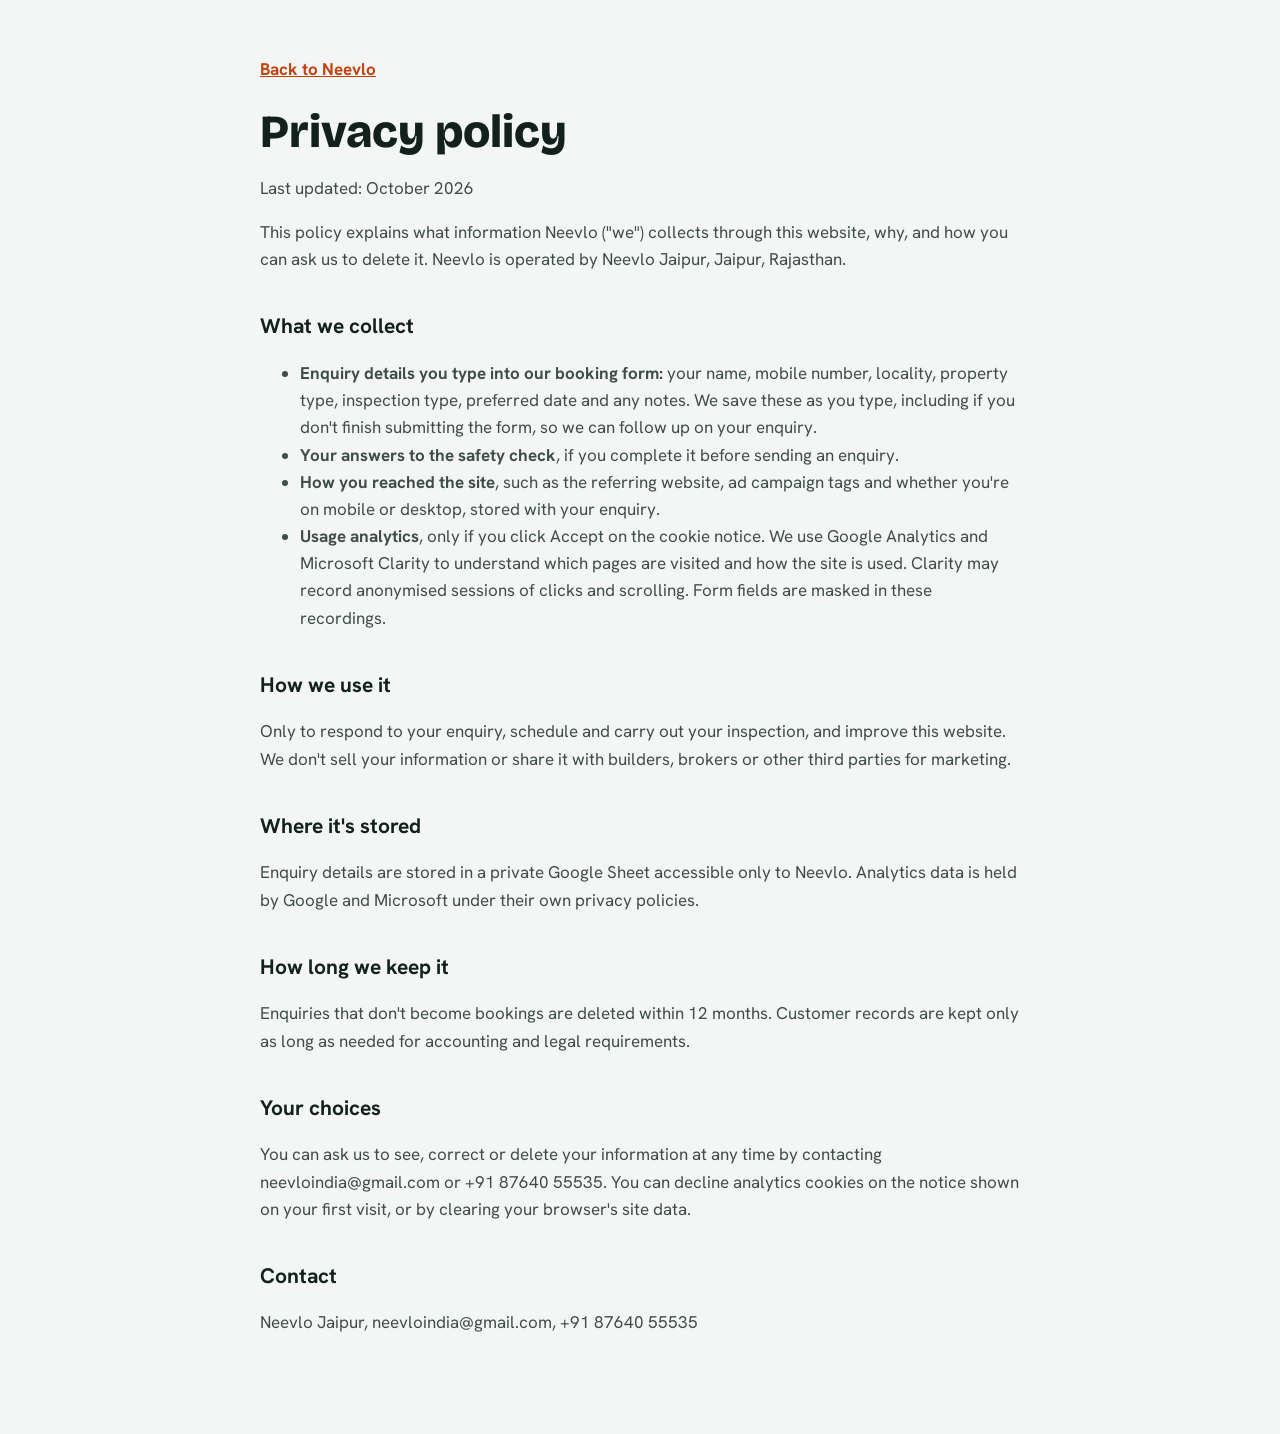
==== privacy.html @ 886d5688 "Add Neevlo website" ====
<!doctype html>
<html lang="en">
<head>
<meta charset="utf-8">
<meta name="viewport" content="width=device-width, initial-scale=1">
<title>Privacy policy | Neevlo</title>
<link rel="stylesheet" href="https://fonts.googleapis.com/css2?family=Bricolage+Grotesque:opsz,wght@12..96,800&family=Hanken+Grotesk:wght@400;600;700&display=swap">
<style>
body{margin:0;background:#F4F6F5;color:#12211D;font-family:'Hanken Grotesk','Segoe UI',system-ui,sans-serif;font-size:17px;line-height:1.6}
main{max-width:760px;margin:0 auto;padding:56px 24px 80px}
h1{font-family:'Bricolage Grotesque',system-ui,sans-serif;font-weight:800;font-size:clamp(32px,5vw,46px);line-height:1.1;margin:24px 0 8px}
h2{font-size:21px;margin:36px 0 8px}
p,li{color:#3F4D49}
a{color:#C2410C}
.back{font-weight:700}
</style>
</head>
<body>
<main>
<a class="back" href="index.html">Back to Neevlo</a>
<h1>Privacy policy</h1>
<p>Last updated: October 2026</p>

<p>This policy explains what information Neevlo ("we") collects through this website, why, and how you can ask us to delete it. Neevlo is operated by Neevlo Jaipur, Jaipur, Rajasthan.</p>

<h2>What we collect</h2>
<ul>
<li><b>Enquiry details you type into our booking form:</b> your name, mobile number, locality, property type, inspection type, preferred date and any notes. We save these as you type, including if you don't finish submitting the form, so we can follow up on your enquiry.</li>
<li><b>Your answers to the safety check</b>, if you complete it before sending an enquiry.</li>
<li><b>How you reached the site</b>, such as the referring website, ad campaign tags and whether you're on mobile or desktop, stored with your enquiry.</li>
<li><b>Usage analytics</b>, only if you click Accept on the cookie notice. We use Google Analytics and Microsoft Clarity to understand which pages are visited and how the site is used. Clarity may record anonymised sessions of clicks and scrolling. Form fields are masked in these recordings.</li>
</ul>

<h2>How we use it</h2>
<p>Only to respond to your enquiry, schedule and carry out your inspection, and improve this website. We don't sell your information or share it with builders, brokers or other third parties for marketing.</p>

<h2>Where it's stored</h2>
<p>Enquiry details are stored in a private Google Sheet accessible only to Neevlo. Analytics data is held by Google and Microsoft under their own privacy policies.</p>

<h2>How long we keep it</h2>
<p>Enquiries that don't become bookings are deleted within 12 months. Customer records are kept only as long as needed for accounting and legal requirements.</p>

<h2>Your choices</h2>
<p>You can ask us to see, correct or delete your information at any time by contacting neevloindia@gmail.com or +91 87640 55535. You can decline analytics cookies on the notice shown on your first visit, or by clearing your browser's site data.</p>

<h2>Contact</h2>
<p>Neevlo Jaipur, neevloindia@gmail.com, +91 87640 55535</p>
</main>
</body>
</html>
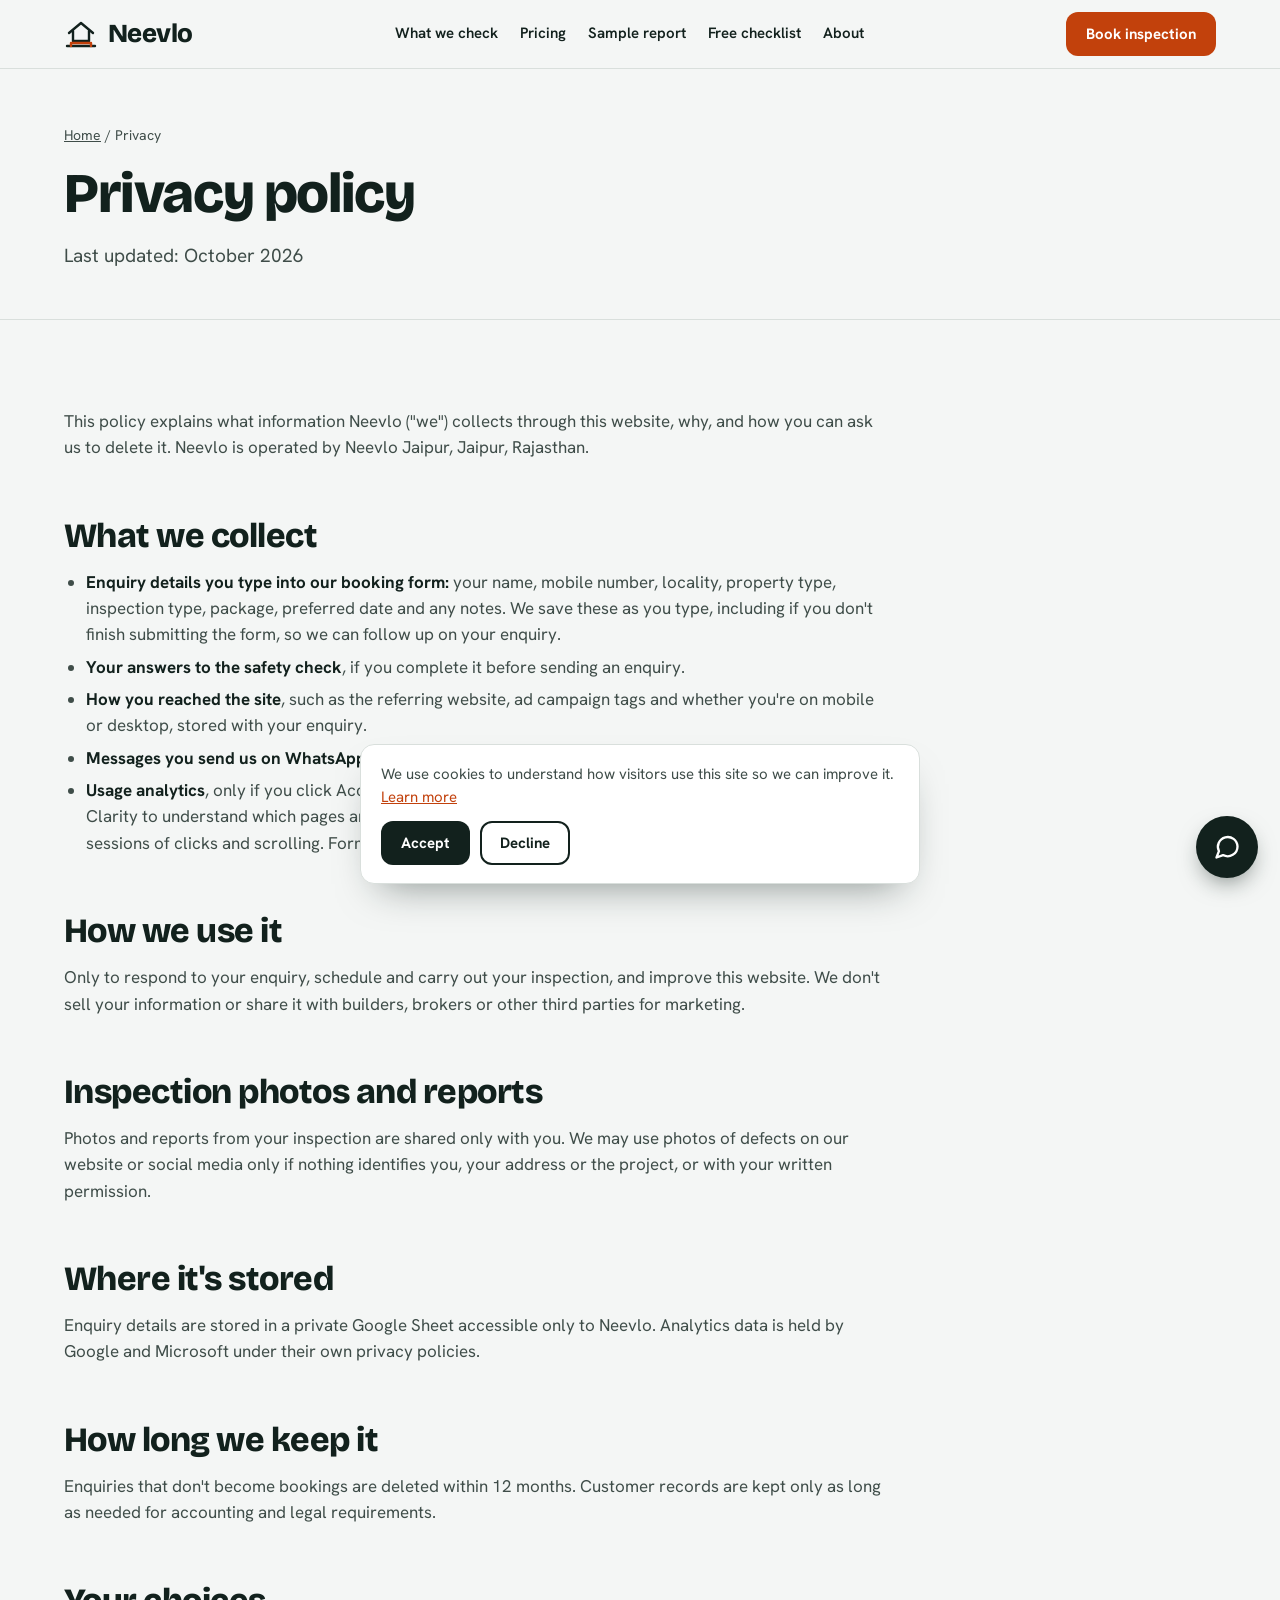
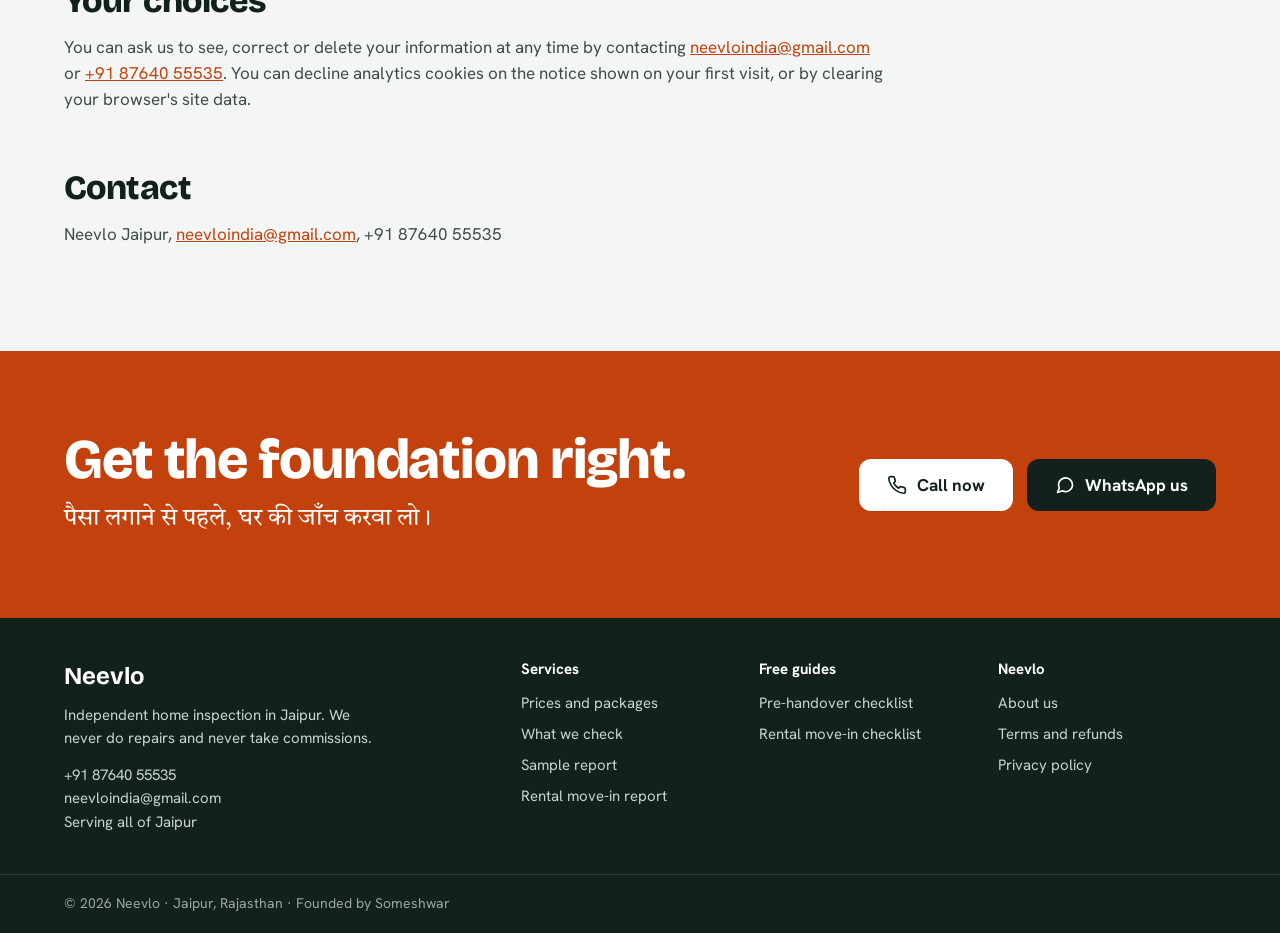
==== commit 739ba51a: "Launch Neevlo website v2" ====
--- a/privacy.html
+++ b/privacy.html
@@ -3,37 +3,146 @@
 <head>
 <meta charset="utf-8">
 <meta name="viewport" content="width=device-width, initial-scale=1">
-<title>Privacy policy | Neevlo</title>
-<link rel="stylesheet" href="https://fonts.googleapis.com/css2?family=Bricolage+Grotesque:opsz,wght@12..96,800&family=Hanken+Grotesk:wght@400;600;700&display=swap">
-<style>
-body{margin:0;background:#F4F6F5;color:#12211D;font-family:'Hanken Grotesk','Segoe UI',system-ui,sans-serif;font-size:17px;line-height:1.6}
-main{max-width:760px;margin:0 auto;padding:56px 24px 80px}
-h1{font-family:'Bricolage Grotesque',system-ui,sans-serif;font-weight:800;font-size:clamp(32px,5vw,46px);line-height:1.1;margin:24px 0 8px}
-h2{font-size:21px;margin:36px 0 8px}
-p,li{color:#3F4D49}
-a{color:#C2410C}
-.back{font-weight:700}
-</style>
+<title>Privacy Policy | Neevlo</title>
+<meta name="description" content="How Neevlo collects, uses and protects the information you share through our website.">
+<link rel="canonical" href="https://neevlo.github.io/neevlo-website/privacy.html">
+<meta property="og:title" content="Privacy Policy | Neevlo">
+<meta property="og:description" content="How Neevlo collects, uses and protects the information you share through our website.">
+<meta property="og:type" content="website">
+<meta property="og:url" content="https://neevlo.github.io/neevlo-website/privacy.html">
+<meta property="og:locale" content="en_IN">
+<meta name="theme-color" content="#12211D">
+<link rel="icon" href="data:image/svg+xml,%3Csvg xmlns='http://www.w3.org/2000/svg' viewBox='0 0 34 34'%3E%3Crect width='34' height='34' rx='8' fill='%2312211D'/%3E%3Cpath d='M6 16 17 7l11 9M9.5 14v9h15v-9' fill='none' stroke='%23fff' stroke-width='2.4' stroke-linecap='round' stroke-linejoin='round'/%3E%3Cpath d='M7 27h20' stroke='%23FF8A4C' stroke-width='2.4' stroke-linecap='round'/%3E%3C/svg%3E">
+<link rel="preconnect" href="https://fonts.googleapis.com">
+<link rel="preconnect" href="https://fonts.gstatic.com" crossorigin>
+<link rel="stylesheet" href="https://fonts.googleapis.com/css2?family=Bricolage+Grotesque:opsz,wght@12..96,600;12..96,800&family=Hanken+Grotesk:wght@400;500;600;700&family=Tiro+Devanagari+Hindi&display=swap">
+<link rel="stylesheet" href="assets/css/site.css">
+<script type="application/ld+json">
+{
+ "@context": "https://schema.org",
+ "@type": "HomeAndConstructionBusiness",
+ "@id": "https://neevlo.github.io/neevlo-website/#business",
+ "name": "Neevlo",
+ "alternateName": "Neevlo Jaipur",
+ "url": "https://neevlo.github.io/neevlo-website/",
+ "description": "Independent home and property inspection in Jaipur. 150-point checks for new flats before handover, resale homes and rentals, with a photo report and snag list.",
+ "areaServed": {
+  "@type": "City",
+  "name": "Jaipur"
+ },
+ "telephone": "+918764055535",
+ "email": "neevloindia@gmail.com",
+ "priceRange": "₹1,499–₹13,999",
+ "currenciesAccepted": "INR",
+ "paymentAccepted": "UPI, bank transfer, cash",
+ "founder": {
+  "@type": "Person",
+  "name": "Someshwar"
+ },
+ "address": {
+  "@type": "PostalAddress",
+  "addressLocality": "Jaipur",
+  "addressRegion": "Rajasthan",
+  "addressCountry": "IN"
+ },
+ "knowsAbout": [
+  "Pre-handover flat inspection",
+  "Snag list",
+  "Dampness and seepage detection",
+  "Electrical earthing test",
+  "Carpet area measurement",
+  "RERA defect liability"
+ ]
+}
+</script>
+<script type="application/ld+json">
+{
+ "@context": "https://schema.org",
+ "@type": "BreadcrumbList",
+ "itemListElement": [
+  {
+   "@type": "ListItem",
+   "position": 1,
+   "name": "Home",
+   "item": "https://neevlo.github.io/neevlo-website/"
+  },
+  {
+   "@type": "ListItem",
+   "position": 2,
+   "name": "Privacy policy",
+   "item": "https://neevlo.github.io/neevlo-website/privacy.html"
+  }
+ ]
+}
+</script>
 </head>
 <body>
-<main>
-<a class="back" href="index.html">Back to Neevlo</a>
-<h1>Privacy policy</h1>
-<p>Last updated: October 2026</p>
-
+
+<svg width="0" height="0" style="position:absolute" aria-hidden="true">
+  <symbol id="i-phone" viewBox="0 0 24 24"><path fill="none" stroke="currentColor" stroke-width="2" stroke-linecap="round" stroke-linejoin="round" d="M22 16.9v3a2 2 0 0 1-2.2 2 19.8 19.8 0 0 1-8.6-3.1 19.5 19.5 0 0 1-6-6A19.8 19.8 0 0 1 2.1 4.2 2 2 0 0 1 4.1 2h3a2 2 0 0 1 2 1.7c.1.9.4 1.8.7 2.7a2 2 0 0 1-.5 2.1L8 9.8a16 16 0 0 0 6 6l1.3-1.3a2 2 0 0 1 2.1-.4c.9.3 1.8.6 2.7.7a2 2 0 0 1 1.7 2z"/></symbol>
+  <symbol id="i-wa" viewBox="0 0 24 24"><path fill="none" stroke="currentColor" stroke-width="2" stroke-linecap="round" stroke-linejoin="round" d="M21 11.5a8.4 8.4 0 0 1-12.4 7.4L3 21l2.1-5.4A8.4 8.4 0 1 1 21 11.5z"/></symbol>
+  <symbol id="i-tick" viewBox="0 0 24 24"><path d="M20 6 9 17l-5-5"/></symbol>
+  <symbol id="i-minus" viewBox="0 0 24 24"><path d="M6 12h12"/></symbol>
+  <symbol id="i-menu" viewBox="0 0 24 24"><path fill="none" stroke="currentColor" stroke-width="2" stroke-linecap="round" d="M4 7h16M4 12h16M4 17h16"/></symbol>
+</svg>
+
+<header class="site-header">
+  <div class="wrap">
+    <a class="brand" href="index.html" aria-label="Neevlo home">
+      <svg width="34" height="34" viewBox="0 0 34 34" fill="none" stroke="#12211D" stroke-width="2.4" stroke-linecap="round" stroke-linejoin="round" aria-hidden="true"><path d="M5 16 17 6l12 10"/><path d="M9 14v10h16V14"/><path d="M3 29h28"/><path d="M7 29v-3h20v3" stroke="#C2410C"/></svg>
+      <span>Neevlo</span>
+    </a>
+    <nav class="nav" aria-label="Main">
+      <a href="what-we-check.html">What we check</a>
+      <a href="pricing.html">Pricing</a>
+      <a href="sample-report.html">Sample report</a>
+      <a href="pre-handover-inspection-checklist.html">Free checklist</a>
+      <a href="about.html">About</a>
+    </nav>
+    <div class="btn-row" style="gap:10px;align-items:center">
+      <a class="btn btn-accent header-call" href="index.html#enquire">Book inspection</a>
+      <details class="menu">
+        <summary aria-label="Open menu"><svg width="22" height="22" aria-hidden="true"><use href="#i-menu"/></svg>Menu</summary>
+        <nav class="menu-panel" aria-label="Mobile">
+          <a href="index.html">Home</a>
+          <a href="what-we-check.html">What we check</a>
+          <a href="pricing.html">Pricing</a>
+          <a href="sample-report.html">Sample report</a>
+          <a href="pre-handover-inspection-checklist.html">Free checklist</a>
+          <a href="about.html">About</a>
+          <a href="index.html#enquire">Book inspection</a>
+          <a href="rental-move-in-checklist.html">Rental checklist</a>
+        </nav>
+      </details>
+    </div>
+  </div>
+</header>
+
+<main id="top">
+<section class="page-hero">
+  <div class="wrap">
+    <p class="crumbs"><a href="index.html">Home</a> / Privacy</p>
+    <h1>Privacy policy</h1>
+    <p class="lead">Last updated: October 2026</p>
+  </div>
+</section><section class="section"><div class="wrap"><div class="prose">
 <p>This policy explains what information Neevlo ("we") collects through this website, why, and how you can ask us to delete it. Neevlo is operated by Neevlo Jaipur, Jaipur, Rajasthan.</p>
 
 <h2>What we collect</h2>
 <ul>
-<li><b>Enquiry details you type into our booking form:</b> your name, mobile number, locality, property type, inspection type, preferred date and any notes. We save these as you type, including if you don't finish submitting the form, so we can follow up on your enquiry.</li>
+<li><b>Enquiry details you type into our booking form:</b> your name, mobile number, locality, property type, inspection type, package, preferred date and any notes. We save these as you type, including if you don't finish submitting the form, so we can follow up on your enquiry.</li>
 <li><b>Your answers to the safety check</b>, if you complete it before sending an enquiry.</li>
 <li><b>How you reached the site</b>, such as the referring website, ad campaign tags and whether you're on mobile or desktop, stored with your enquiry.</li>
+<li><b>Messages you send us on WhatsApp</b>, which are handled by WhatsApp under its own privacy policy.</li>
 <li><b>Usage analytics</b>, only if you click Accept on the cookie notice. We use Google Analytics and Microsoft Clarity to understand which pages are visited and how the site is used. Clarity may record anonymised sessions of clicks and scrolling. Form fields are masked in these recordings.</li>
 </ul>
 
 <h2>How we use it</h2>
 <p>Only to respond to your enquiry, schedule and carry out your inspection, and improve this website. We don't sell your information or share it with builders, brokers or other third parties for marketing.</p>
 
+<h2>Inspection photos and reports</h2>
+<p>Photos and reports from your inspection are shared only with you. We may use photos of defects on our website or social media only if nothing identifies you, your address or the project, or with your written permission.</p>
+
 <h2>Where it's stored</h2>
 <p>Enquiry details are stored in a private Google Sheet accessible only to Neevlo. Analytics data is held by Google and Microsoft under their own privacy policies.</p>
 
@@ -41,10 +150,66 @@
 <p>Enquiries that don't become bookings are deleted within 12 months. Customer records are kept only as long as needed for accounting and legal requirements.</p>
 
 <h2>Your choices</h2>
-<p>You can ask us to see, correct or delete your information at any time by contacting neevloindia@gmail.com or +91 87640 55535. You can decline analytics cookies on the notice shown on your first visit, or by clearing your browser's site data.</p>
+<p>You can ask us to see, correct or delete your information at any time by contacting <a href="mailto:neevloindia@gmail.com">neevloindia@gmail.com</a> or <a href="#" data-call="privacy"><span data-phone-text>+91 87640 55535</span></a>. You can decline analytics cookies on the notice shown on your first visit, or by clearing your browser's site data.</p>
 
 <h2>Contact</h2>
-<p>Neevlo Jaipur, neevloindia@gmail.com, +91 87640 55535</p>
+<p>Neevlo Jaipur, <a href="mailto:neevloindia@gmail.com">neevloindia@gmail.com</a>, <span data-phone-text>+91 87640 55535</span></p>
+</div></div></section>
 </main>
+
+<section class="final">
+  <div class="wrap">
+    <div style="flex:1 1 520px;min-width:0">
+      <h2>Get the foundation right.</h2>
+      <p class="hindi" lang="hi">पैसा लगाने से पहले, घर की जाँच करवा लो।</p>
+    </div>
+    <div class="btn-row">
+      <a class="btn btn-white" data-call="final" href="#"><svg aria-hidden="true"><use href="#i-phone"/></svg>Call now</a>
+      <a class="btn btn-ink" data-wa="general" data-ctx="final" href="#"><svg aria-hidden="true"><use href="#i-wa"/></svg>WhatsApp us</a>
+    </div>
+  </div>
+</section>
+
+<footer>
+  <div class="wrap foot-cols">
+    <div>
+      <b style="font-family:var(--display);font-size:24px;color:#fff">Neevlo</b>
+      <p style="margin:8px 0 14px;max-width:320px">Independent home inspection in Jaipur. We never do repairs and never take commissions.</p>
+      <p style="margin:0"><a href="#" data-call="footer"><span data-phone-text>+91 87640 55535</span></a><br><a href="mailto:neevloindia@gmail.com">neevloindia@gmail.com</a><br>Serving all of Jaipur</p>
+    </div>
+    <div><h4>Services</h4><ul>
+      <li><a href="pricing.html">Prices and packages</a></li>
+      <li><a href="what-we-check.html">What we check</a></li>
+      <li><a href="sample-report.html">Sample report</a></li>
+      <li><a href="pricing.html#other">Rental move-in report</a></li>
+    </ul></div>
+    <div><h4>Free guides</h4><ul>
+      <li><a href="pre-handover-inspection-checklist.html">Pre-handover checklist</a></li>
+      <li><a href="rental-move-in-checklist.html">Rental move-in checklist</a></li>
+    </ul></div>
+    <div><h4>Neevlo</h4><ul>
+      <li><a href="about.html">About us</a></li>
+      <li><a href="terms.html">Terms and refunds</a></li>
+      <li><a href="privacy.html">Privacy policy</a></li>
+    </ul></div>
+  </div>
+  <div class="foot-base"><div class="wrap">© 2026 Neevlo · Jaipur, Rajasthan · Founded by Someshwar</div></div>
+</footer>
+
+<a class="wa-float" data-wa="general" data-ctx="floating" href="#" aria-label="Chat with Neevlo on WhatsApp"><svg aria-hidden="true"><use href="#i-wa"/></svg></a>
+<div class="mobile-bar">
+  <a class="btn btn-accent" data-call="mobile-bar" href="#"><svg aria-hidden="true"><use href="#i-phone"/></svg>Call</a>
+  <a class="btn btn-ink" data-wa="general" data-ctx="mobile-bar" href="#"><svg aria-hidden="true"><use href="#i-wa"/></svg>WhatsApp</a>
+</div>
+
+<div class="consent" id="consent" role="dialog" aria-label="Cookie consent">
+  <p>We use cookies to understand how visitors use this site so we can improve it. <a href="privacy.html">Learn more</a></p>
+  <div class="btn-row" style="gap:10px">
+    <button class="btn btn-ink" type="button" id="consent-yes">Accept</button>
+    <button class="btn btn-outline" type="button" id="consent-no">Decline</button>
+  </div>
+</div>
+
+<script src="assets/js/site.js"></script>
 </body>
 </html>
--- a/assets/css/site.css
+++ b/assets/css/site.css
@@ -0,0 +1,305 @@
+:root{
+  --ink:#12211D; --ground:#F4F6F5; --card:#FFFFFF; --line:#D9DFDC; --muted:#3F4D49;
+  --accent:#C2410C; --accent-dark:#9A3412; --deep2:#1B302B; --peach:#FFB088;
+  --tint:#E3EAE7; --soft:#FDE8DC; --ok:#DCEFE6; --okink:#14532D;
+  --display:'Bricolage Grotesque','Hanken Grotesk',system-ui,sans-serif;
+  --body:'Hanken Grotesk','Segoe UI',system-ui,sans-serif;
+  --hindi:'Tiro Devanagari Hindi','Noto Serif Devanagari',serif;
+}
+*{box-sizing:border-box}
+html{scroll-behavior:smooth;scroll-padding-top:80px}
+@media (prefers-reduced-motion:reduce){html{scroll-behavior:auto}}
+body{margin:0;font-family:var(--body);color:var(--ink);background:var(--ground);font-size:17px;line-height:1.55;-webkit-font-smoothing:antialiased}
+a{color:var(--accent)} a:hover{color:var(--accent-dark)}
+:focus-visible{outline:3px solid var(--accent);outline-offset:3px;border-radius:4px}
+img{max-width:100%}
+.wrap{max-width:1200px;margin:0 auto;padding:0 24px}
+.section{padding:88px 0}
+.band-white{background:var(--card);border-top:1px solid var(--line);border-bottom:1px solid var(--line)}
+.band-dark{background:var(--ink);color:var(--ground)}
+.kicker{margin:0 0 10px;font-weight:700;font-size:15px;color:var(--accent)}
+.band-dark .kicker{color:var(--peach)}
+h1,h2,h3{margin:0}
+.h2{font-family:var(--display);font-weight:800;font-size:clamp(30px,4vw,48px);line-height:1.08;letter-spacing:-0.02em;max-width:780px}
+.lead{font-size:19px;color:var(--muted);margin:18px 0 0;max-width:560px}
+.band-dark .lead{color:#C9D4D0}
+.hindi{font-family:var(--hindi)}
+.btn{display:inline-flex;align-items:center;justify-content:center;gap:10px;min-height:52px;padding:14px 26px;border-radius:12px;font-weight:700;font-size:17px;text-decoration:none;border:2px solid transparent;cursor:pointer;font-family:inherit;line-height:1.2}
+.btn svg{width:20px;height:20px;flex:none}
+.btn-accent{background:var(--accent);color:#fff} .btn-accent:hover{background:var(--accent-dark);color:#fff}
+.btn-ink{background:var(--ink);color:#fff} .btn-ink:hover{background:#000;color:#fff}
+.btn-outline{background:transparent;border-color:var(--ink);color:var(--ink)} .btn-outline:hover{background:var(--ink);color:#fff}
+.btn-white{background:#fff;color:var(--ink)} .btn-white:hover{background:var(--ground);color:var(--ink)}
+.btn-row{display:flex;flex-wrap:wrap;gap:14px}
+.ico{width:28px;height:28px;stroke:var(--accent);fill:none;stroke-width:2;stroke-linecap:round;stroke-linejoin:round}
+.tick{width:20px;height:20px;stroke:var(--accent);fill:none;stroke-width:2.6;stroke-linecap:round;stroke-linejoin:round;flex:none}
+.ph{background:var(--tint);display:flex;align-items:center;justify-content:center;text-align:center;padding:14px;font-size:14px;color:var(--muted)}
+.grid{display:grid;gap:24px;margin-top:44px}
+.grid-3{grid-template-columns:repeat(auto-fit,minmax(270px,1fr))}
+.grid-4{grid-template-columns:repeat(auto-fit,minmax(220px,1fr))}
+.split{display:flex;flex-wrap:wrap;gap:56px;align-items:center}
+.split > *{flex:1 1 440px;min-width:0}
+
+/* Header */
+.site-header{position:sticky;top:0;z-index:30;background:rgba(244,246,245,.96);backdrop-filter:blur(6px);border-bottom:1px solid var(--line)}
+.site-header .wrap{display:flex;flex-wrap:wrap;align-items:center;justify-content:space-between;gap:12px 24px;padding-top:12px;padding-bottom:12px}
+.brand{display:flex;align-items:center;gap:10px;text-decoration:none;color:var(--ink)}
+.brand span{font-family:var(--display);font-weight:800;font-size:26px;letter-spacing:-0.02em}
+.nav{display:flex;flex-wrap:wrap;gap:6px 22px;font-weight:600;font-size:15px}
+.nav a{color:var(--ink);text-decoration:none;padding:6px 0}
+.nav a:hover{color:var(--accent)}
+.header-call{min-height:44px;padding:10px 18px;font-size:15px}
+@media (max-width:860px){.nav{display:none}}
+
+/* Hero */
+.hero{padding:64px 0 72px}
+.hero h1{font-family:var(--display);font-weight:800;font-size:clamp(38px,5.4vw,68px);line-height:1.02;letter-spacing:-0.03em}
+.hero .hindi{margin:22px 0 0;font-size:clamp(23px,2.6vw,29px);line-height:1.4}
+.trust-row{display:flex;flex-wrap:wrap;gap:10px 24px;margin-top:28px;font-size:15px;font-weight:600;color:var(--muted)}
+.trust-row span{display:inline-flex;align-items:center;gap:8px}
+.book-link{display:inline-block;margin-top:16px;font-weight:600}
+.report-card{background:var(--card);border:1px solid var(--line);border-radius:18px;padding:28px;box-shadow:0 24px 48px -28px rgba(18,33,29,.35)}
+.report-top{display:flex;justify-content:space-between;align-items:center;gap:12px;flex-wrap:wrap;font-size:14px;font-weight:700;color:var(--muted)}
+.pill{font-size:13px;font-weight:700;padding:4px 10px;border-radius:99px;white-space:nowrap}
+.pill-soft{background:var(--soft);color:var(--accent-dark)}
+.pill-high{background:var(--accent);color:#fff;border-radius:6px}
+.pill-ok{background:var(--ok);color:var(--okink);border-radius:6px}
+.pill-med{background:var(--soft);color:var(--accent-dark);border-radius:6px}
+.report-title{margin:10px 0 18px;font-family:var(--display);font-weight:600;font-size:22px}
+.report-row{display:flex;justify-content:space-between;align-items:center;gap:12px;padding:12px 0;border-bottom:1px solid var(--tint)}
+.report-row:last-of-type{border-bottom:0}
+.report-row small{display:block;font-size:14px;color:var(--muted)}
+.report-cost{margin-top:14px;background:var(--ink);color:var(--ground);border-radius:12px;padding:14px 16px;display:flex;justify-content:space-between;gap:12px;flex-wrap:wrap;font-weight:600}
+.report-cost span:last-child{color:var(--peach)}
+
+.scan{border-radius:12px;overflow:hidden;line-height:0}
+.doc-lines{flex:1;display:flex;flex-direction:column;gap:9px;padding-top:6px}
+.doc-lines i{display:block;height:6px;border-radius:3px;background:var(--line)}
+.doc-lines .doc-img{display:block;height:56px;border-radius:8px;background:var(--tint);margin:4px 0}
+/* Check cards */
+.check-card{border:1px solid var(--line);border-radius:16px;overflow:hidden;background:var(--ground)}
+.check-card .ph{height:160px}
+.check-card .body{padding:26px}
+.check-card .ico{width:34px;height:34px}
+.check-card h3{margin:10px 0 6px;font-size:20px}
+.check-card p{margin:0;color:var(--muted)}
+
+/* Right price */
+.story{margin-top:32px;border:1px dashed #4D615B;border-radius:14px;padding:20px;color:#C9D4D0}
+.step-dark{background:var(--deep2);border-radius:16px;padding:24px;display:flex;gap:18px}
+.step-dark b{font-family:var(--display);font-weight:800;font-size:28px;color:var(--peach);line-height:1}
+.step-dark h3{font-size:20px;margin-bottom:6px}
+.step-dark p{margin:0;color:#C9D4D0}
+.stack{display:flex;flex-direction:column;gap:16px}
+
+/* Audience */
+.aud{background:var(--card);border:1px solid var(--line);border-radius:16px;padding:28px;display:flex;flex-direction:column}
+.aud h3{font-family:var(--display);font-size:24px;margin-bottom:8px}
+.aud p{margin:0 0 18px;color:var(--muted);flex:1}
+.aud a{font-weight:700}
+
+/* Report preview */
+.report-doc{width:100%;max-width:420px;margin:0 auto;aspect-ratio:3/4;background:var(--ground);border:1px solid var(--line);border-radius:14px;padding:28px;display:flex;flex-direction:column;gap:14px;box-shadow:0 24px 48px -30px rgba(18,33,29,.4)}
+.report-doc .ph{flex:1;border-radius:10px}
+.bar{height:6px;border-radius:3px}
+.sev{display:grid;grid-template-columns:repeat(3,minmax(0,1fr));gap:10px;text-align:center;font-size:13px;font-weight:700}
+.sev div{border-radius:8px;padding:10px 4px}
+
+/* Pricing */
+.price{background:var(--card);border:1px solid var(--line);border-radius:16px;padding:26px;position:relative}
+.price.featured{border:2px solid var(--ink);padding:25px}
+.price .tag{position:absolute;top:-13px;left:24px;background:var(--ink);color:#fff;font-size:12px;font-weight:700;padding:4px 10px;border-radius:99px}
+.price p{margin:0}
+.price .type{font-weight:700;color:var(--muted)}
+.price .amt{margin-top:8px;font-family:var(--display);font-weight:800;font-size:36px}
+.price .from{font-size:15px;color:var(--muted)}
+
+/* Quiz */
+.quiz{max-width:860px}
+.q{background:var(--ground);border:1px solid var(--line);border-radius:14px;padding:18px 20px;display:flex;flex-wrap:wrap;align-items:center;justify-content:space-between;gap:14px}
+.q p{margin:0;font-weight:600;flex:1 1 340px}
+.q-opts{display:flex;gap:10px}
+.q-opts button{min-width:84px;min-height:46px;border-radius:10px;border:2px solid #B7C2BE;background:#fff;color:var(--ink);font:inherit;font-weight:700;cursor:pointer}
+.q-opts button[aria-pressed="true"]{background:var(--ink);border-color:var(--ink);color:#fff}
+.quiz-progress{margin:22px 0 0;font-weight:600;color:var(--muted)}
+.quiz-result{margin-top:26px;background:var(--ink);color:var(--ground);border-radius:16px;padding:28px}
+.quiz-result .flags{margin:0;font-weight:700;color:var(--peach)}
+.quiz-result h3{font-family:var(--display);font-size:28px;margin:8px 0}
+.quiz-result p{color:#C9D4D0;margin:0}
+.btn-ghost{background:transparent;color:var(--ground);border-color:#4D615B}
+.btn-ghost:hover{border-color:var(--ground)}
+
+/* Enquiry form */
+.form-card{background:var(--card);border:1px solid var(--line);border-radius:18px;padding:32px;box-shadow:0 24px 48px -32px rgba(18,33,29,.35)}
+.fields{display:grid;grid-template-columns:repeat(2,minmax(0,1fr));gap:18px}
+.fields .full{grid-column:1 / -1}
+@media (max-width:640px){.fields{grid-template-columns:1fr}.form-card{padding:22px}}
+.field label{display:block;font-weight:700;font-size:15px;margin-bottom:6px}
+.field .opt{font-weight:500;color:var(--muted)}
+.field input,.field select,.field textarea{width:100%;min-height:48px;padding:12px 14px;border:1.5px solid #B7C2BE;border-radius:10px;font:inherit;color:var(--ink);background:#fff}
+.field textarea{min-height:96px;resize:vertical}
+.field input:focus,.field select:focus,.field textarea:focus{outline:none;border-color:var(--ink);box-shadow:0 0 0 3px rgba(194,65,12,.25)}
+.field .err{display:none;color:#B42318;font-size:14px;font-weight:600;margin-top:6px}
+.field.invalid input{border-color:#B42318}
+.field.invalid .err{display:block}
+.form-note{font-size:14px;color:var(--muted);margin:16px 0 0}
+.form-actions{display:flex;flex-wrap:wrap;gap:14px;align-items:center;margin-top:22px}
+.form-success{display:none}
+.form-success h3{font-family:var(--display);font-size:28px;margin-bottom:8px}
+.form-success p{color:var(--muted);margin:0 0 20px}
+.side-list{display:flex;flex-direction:column;gap:18px;margin-top:28px}
+.side-list div{display:flex;gap:12px;align-items:flex-start}
+
+/* Why / how */
+.how{background:var(--card);border:1px solid var(--line);border-radius:14px;padding:20px;display:flex;gap:16px;align-items:flex-start}
+.how b{flex:none;width:36px;height:36px;border-radius:99px;background:var(--ink);color:#fff;display:flex;align-items:center;justify-content:center}
+.h3-lg{font-family:var(--display);font-weight:800;font-size:clamp(28px,3.4vw,42px);line-height:1.08;letter-spacing:-0.02em;margin-bottom:28px}
+
+/* FAQ */
+.faq{max-width:860px;margin-top:36px;display:flex;flex-direction:column;gap:12px}
+.faq details{background:var(--card);border:1px solid var(--line);border-radius:14px;padding:4px 20px}
+.faq summary{cursor:pointer;font-weight:700;padding:16px 0;list-style:none;display:flex;justify-content:space-between;gap:16px}
+.faq summary::-webkit-details-marker{display:none}
+.faq summary::after{content:"+";font-size:24px;line-height:1;color:var(--accent)}
+.faq details[open] summary::after{content:"\2212"}
+.faq details p{margin:0 0 18px;color:var(--muted)}
+
+/* Final CTA + footer */
+.final{background:var(--accent);color:#fff}
+.final .wrap{display:flex;flex-wrap:wrap;gap:32px;align-items:center;justify-content:space-between;padding-top:80px;padding-bottom:80px}
+.final h2{font-family:var(--display);font-weight:800;font-size:clamp(34px,4.4vw,56px);line-height:1.04;letter-spacing:-0.02em}
+.final .hindi{margin:12px 0 0;font-size:24px}
+footer{background:var(--ink);color:#C9D4D0;font-size:15px}
+footer .wrap{display:flex;flex-wrap:wrap;gap:20px;justify-content:space-between;padding-top:40px;padding-bottom:40px}
+footer a{color:#fff}
+
+/* Floating WhatsApp (desktop) and bottom bar (mobile) */
+.wa-float{position:fixed;right:22px;bottom:22px;z-index:40;width:62px;height:62px;border-radius:99px;background:var(--ink);color:#fff;display:flex;align-items:center;justify-content:center;box-shadow:0 10px 24px -8px rgba(18,33,29,.6)}
+.wa-float svg{width:28px;height:28px}
+.mobile-bar{display:none}
+@media (max-width:720px){
+  .wa-float{display:none}
+  .mobile-bar{display:grid;grid-template-columns:1fr 1fr;gap:10px;position:fixed;left:0;right:0;bottom:0;z-index:40;padding:10px 12px calc(10px + env(safe-area-inset-bottom));background:var(--ground);border-top:1px solid var(--line)}
+  .mobile-bar .btn{min-height:50px;font-size:16px;padding:10px}
+  body{padding-bottom:76px}
+  .header-call{display:none}
+  .section{padding:64px 0}
+}
+
+/* Consent banner */
+.consent{position:fixed;left:16px;right:16px;bottom:16px;z-index:50;max-width:560px;margin:0 auto;background:var(--card);border:1px solid var(--line);border-radius:14px;padding:18px 20px;box-shadow:0 20px 40px -20px rgba(18,33,29,.5);display:none}
+.consent p{margin:0 0 12px;font-size:15px;color:var(--muted)}
+.consent .btn{min-height:44px;padding:10px 18px;font-size:15px}
+@media (max-width:720px){.consent{bottom:86px}}
+
+/* ===== v2 additions: multi-page ===== */
+.nav a[aria-current="page"]{color:var(--accent)}
+.menu{display:none;position:relative}
+.menu summary{list-style:none;cursor:pointer;min-height:44px;min-width:44px;display:flex;align-items:center;justify-content:center;border:1.5px solid var(--line);border-radius:10px;padding:0 12px;font-weight:700;font-size:15px;gap:8px}
+.menu summary::-webkit-details-marker{display:none}
+.menu-panel{position:absolute;right:0;top:52px;background:var(--card);border:1px solid var(--line);border-radius:14px;padding:8px;min-width:230px;box-shadow:0 20px 40px -20px rgba(18,33,29,.5);display:flex;flex-direction:column}
+.menu-panel a{padding:12px 14px;border-radius:8px;color:var(--ink);text-decoration:none;font-weight:600}
+.menu-panel a:hover,.menu-panel a[aria-current="page"]{background:var(--ground);color:var(--accent)}
+@media (max-width:860px){.menu{display:block}}
+
+.page-hero{padding:56px 0 48px;border-bottom:1px solid var(--line)}
+.page-hero h1{font-family:var(--display);font-weight:800;font-size:clamp(34px,4.6vw,56px);line-height:1.05;letter-spacing:-0.025em;max-width:860px}
+.crumbs{font-size:14px;color:var(--muted);margin:0 0 18px}
+.crumbs a{color:var(--muted)}
+.answer{margin:22px 0 0;max-width:780px;font-size:19px;color:var(--ink);background:var(--card);border:1px solid var(--line);border-radius:14px;padding:20px 22px}
+.prose{max-width:820px}
+.prose h2{font-family:var(--display);font-weight:800;font-size:clamp(26px,3vw,34px);line-height:1.12;letter-spacing:-0.015em;margin:56px 0 14px}
+.prose h3{font-size:20px;margin:28px 0 8px}
+.prose p,.prose li{color:var(--muted)}
+.prose p{margin:0 0 16px}
+.prose ul,.prose ol{padding-left:22px;margin:0 0 16px}
+.prose li{margin-bottom:6px}
+.prose strong,.prose b{color:var(--ink)}
+.note{font-size:15px;color:var(--muted);margin:14px 0 0}
+.badge{display:inline-block;font-size:12px;font-weight:700;padding:4px 10px;border-radius:99px;background:var(--soft);color:var(--accent-dark);vertical-align:middle}
+.badge-ink{background:var(--ink);color:#fff}
+.badge-grey{background:var(--tint);color:var(--muted)}
+
+/* Tables */
+.table-wrap{overflow-x:auto;margin-top:28px;border:1px solid var(--line);border-radius:14px;background:var(--card)}
+table{border-collapse:collapse;width:100%;font-size:16px;min-width:560px}
+th,td{text-align:left;padding:14px 16px;border-bottom:1px solid var(--tint);vertical-align:top}
+th{font-size:14px;font-weight:700;color:var(--muted);background:var(--ground)}
+tr:last-child td{border-bottom:0}
+td.num,th.num{text-align:right;white-space:nowrap}
+td .y{color:var(--okink);font-weight:700}
+td .n{color:#8A9692}
+tfoot td{font-weight:700;background:var(--ground)}
+.prose .table-wrap td,.prose .table-wrap th{color:var(--ink)}
+.prose .table-wrap td{color:var(--muted)}
+
+/* Tier cards */
+.tiers{display:grid;grid-template-columns:repeat(auto-fit,minmax(300px,1fr));gap:24px;margin-top:44px}
+.tier{background:var(--card);border:1px solid var(--line);border-radius:18px;padding:30px;display:flex;flex-direction:column;position:relative}
+.tier.featured{border:2px solid var(--ink);padding:29px}
+.tier .tag{position:absolute;top:-13px;left:26px;background:var(--ink);color:#fff;font-size:12px;font-weight:700;padding:4px 10px;border-radius:99px}
+.tier h3{font-family:var(--display);font-size:26px}
+.tier .for{margin:6px 0 0;color:var(--muted)}
+.tier .amt{margin:18px 0 0;font-family:var(--display);font-weight:800;font-size:44px;line-height:1}
+.tier .amt small{font-family:var(--body);font-size:15px;font-weight:600;color:var(--muted)}
+.tier ul{list-style:none;padding:0;margin:22px 0 26px;display:flex;flex-direction:column;gap:10px;flex:1}
+.tier li{display:flex;gap:10px;align-items:flex-start}
+.tier li.off{color:#8A9692}
+.tier li.off svg{stroke:#B7C2BE}
+.size-grid{display:grid;grid-template-columns:repeat(auto-fit,minmax(170px,1fr));gap:14px;margin-top:24px}
+.size{background:var(--card);border:1px solid var(--line);border-radius:14px;padding:18px}
+.size p{margin:0}
+.size .t{font-weight:700}
+.size .s{font-size:14px;color:var(--muted)}
+.size .p{margin-top:10px;font-size:15px}
+.size .p b{font-family:var(--display);font-size:20px}
+
+/* Tools strip */
+.tools{display:grid;grid-template-columns:repeat(auto-fit,minmax(200px,1fr));gap:14px;margin-top:40px}
+.tool{background:var(--card);border:1px solid var(--line);border-radius:14px;padding:18px;display:flex;gap:14px;align-items:flex-start}
+.tool .ico{flex:none}
+.tool b{display:block}
+.tool span{font-size:15px;color:var(--muted)}
+.band-white .tool{background:var(--ground)}
+
+/* Gallery */
+.gallery{display:grid;grid-template-columns:repeat(auto-fit,minmax(250px,1fr));gap:20px;margin-top:40px}
+.gallery figure{margin:0;background:var(--card);border:1px solid var(--line);border-radius:16px;overflow:hidden}
+.gallery .ph,.gallery img{height:200px;width:100%;object-fit:cover;display:flex}
+.gallery figcaption{padding:16px 18px}
+.gallery figcaption b{display:block}
+.gallery figcaption span{font-size:15px;color:var(--muted)}
+
+/* Founder + testimonials */
+.founder{display:flex;flex-wrap:wrap;gap:32px;align-items:center}
+.founder .ph{width:180px;height:180px;border-radius:99px;flex:none}
+.founder > div:last-child{flex:1 1 360px;min-width:0}
+.quote-card{background:var(--card);border:1px dashed #B7C2BE;border-radius:16px;padding:26px;display:flex;flex-direction:column;gap:12px}
+.quote-card p{margin:0;color:var(--muted)}
+.offer{background:var(--deep2);border-radius:16px;padding:26px;color:var(--ground)}
+.offer h3{font-family:var(--display);font-size:24px;margin-bottom:8px}
+.offer p{margin:0;color:#C9D4D0}
+
+/* Severity legend */
+.sev-legend{display:grid;grid-template-columns:repeat(auto-fit,minmax(220px,1fr));gap:14px;margin-top:24px}
+.sev-legend div{border-radius:14px;padding:18px;border:1px solid var(--line);background:var(--card)}
+.sev-legend b{display:block;margin-bottom:4px}
+.sev-legend p{margin:0;font-size:15px;color:var(--muted)}
+
+/* Footer v2 */
+.foot-cols{display:grid !important;grid-template-columns:2fr repeat(3,1fr);gap:28px}
+@media (max-width:760px){.foot-cols{grid-template-columns:1fr 1fr}}
+.foot-cols h4{margin:0 0 10px;color:#fff;font-size:15px}
+.foot-cols ul{list-style:none;margin:0;padding:0;display:flex;flex-direction:column;gap:8px}
+.foot-cols a{color:#C9D4D0;text-decoration:none}
+.foot-cols a:hover{color:#fff;text-decoration:underline}
+.foot-base{border-top:1px solid #2B3F3A;padding:18px 0;font-size:14px;color:#9AA8A3}
+.foot-base .wrap{padding-top:0 !important;padding-bottom:0 !important}
+.cta-band{background:var(--card);border:1px solid var(--line);border-radius:18px;padding:30px;display:flex;flex-wrap:wrap;gap:20px;align-items:center;justify-content:space-between;margin-top:56px}
+.cta-band h2{font-family:var(--display);font-size:clamp(24px,3vw,32px);line-height:1.15}
+.cta-band p{margin:6px 0 0;color:var(--muted)}
+@media print{.site-header,.mobile-bar,.wa-float,.consent,.final,footer{display:none}}
+.size-grid{grid-template-columns:repeat(auto-fit,minmax(min(100%,300px),1fr))}
+.tools{grid-template-columns:repeat(auto-fit,minmax(min(100%,240px),1fr))}
+.gallery{grid-template-columns:repeat(auto-fit,minmax(min(100%,320px),1fr))}
+.hero-links{display:flex;flex-wrap:wrap;gap:8px 20px;margin:18px 0 0;font-weight:600}
